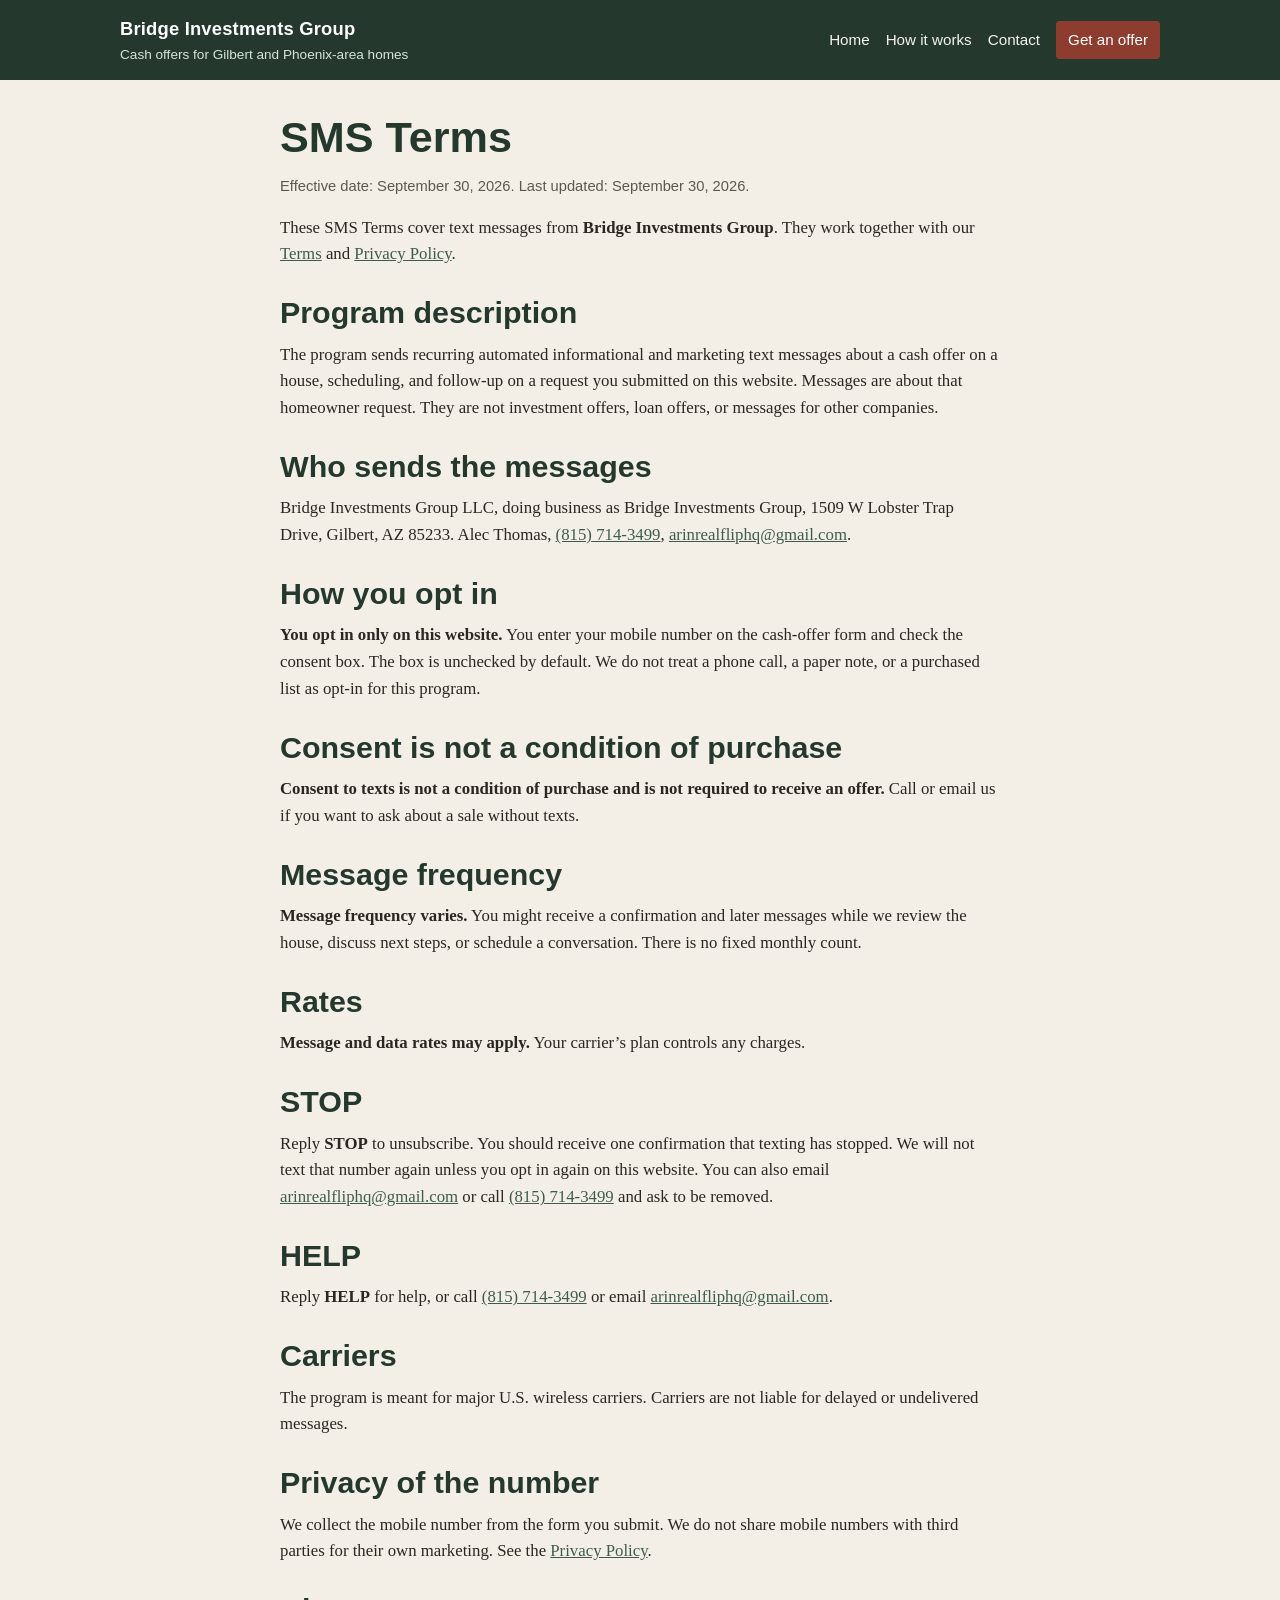
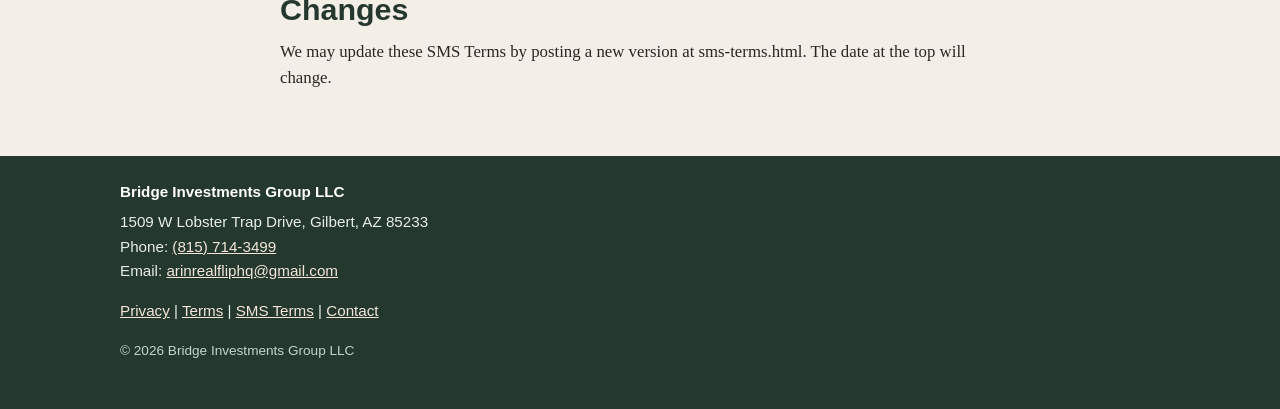
==== sms-terms.html @ 21cf6d46 "Add files via upload" ====
<!DOCTYPE html>
<html lang="en">
<head>
  <meta charset="utf-8">
  <meta name="viewport" content="width=device-width, initial-scale=1">
  <title>SMS Terms | Bridge Investments Group</title>
  <meta name="description" content="SMS terms for text messages from Bridge Investments Group about cash home-offer requests.">
  <link rel="stylesheet" href="style.css">
</head>
<body>
  <a class="skip-link" href="#main">Skip to content</a>
  <header class="site-header">
    <div class="header-inner">
      <a class="brand" href="index.html">
        <span class="brand-name">Bridge Investments Group</span>
        <span class="brand-tag">Cash offers for Gilbert and Phoenix-area homes</span>
      </a>
      <nav class="nav" aria-label="Primary">
        <a href="index.html">Home</a>
        <a href="index.html#how-it-works">How it works</a>
        <a href="contact.html">Contact</a>
        <a class="nav-cta" href="contact.html#offer-form">Get an offer</a>
      </nav>
    </div>
  </header>

  <main id="main">
    <article class="legal">
      <h1>SMS Terms</h1>
      <p class="updated">Effective date: September 30, 2026. Last updated: September 30, 2026.</p>
      <p>These SMS Terms cover text messages from <strong>Bridge Investments Group</strong>. They work together with our <a href="terms.html">Terms</a> and <a href="privacy.html">Privacy Policy</a>.</p>

      <h2>Program description</h2>
      <p>The program sends recurring automated informational and marketing text messages about a cash offer on a house, scheduling, and follow-up on a request you submitted on this website. Messages are about that homeowner request. They are not investment offers, loan offers, or messages for other companies.</p>

      <h2>Who sends the messages</h2>
      <p>Bridge Investments Group LLC, doing business as Bridge Investments Group, 1509 W Lobster Trap Drive, Gilbert, AZ 85233. Alec Thomas, <a href="tel:+18157143499">(815) 714-3499</a>, <a href="mailto:arinrealfliphq@gmail.com">arinrealfliphq@gmail.com</a>.</p>

      <h2>How you opt in</h2>
      <p><strong>You opt in only on this website.</strong> You enter your mobile number on the cash-offer form and check the consent box. The box is unchecked by default. We do not treat a phone call, a paper note, or a purchased list as opt-in for this program.</p>

      <h2>Consent is not a condition of purchase</h2>
      <p><strong>Consent to texts is not a condition of purchase and is not required to receive an offer.</strong> Call or email us if you want to ask about a sale without texts.</p>

      <h2>Message frequency</h2>
      <p><strong>Message frequency varies.</strong> You might receive a confirmation and later messages while we review the house, discuss next steps, or schedule a conversation. There is no fixed monthly count.</p>

      <h2>Rates</h2>
      <p><strong>Message and data rates may apply.</strong> Your carrier’s plan controls any charges.</p>

      <h2>STOP</h2>
      <p>Reply <strong>STOP</strong> to unsubscribe. You should receive one confirmation that texting has stopped. We will not text that number again unless you opt in again on this website. You can also email <a href="mailto:arinrealfliphq@gmail.com">arinrealfliphq@gmail.com</a> or call <a href="tel:+18157143499">(815) 714-3499</a> and ask to be removed.</p>

      <h2>HELP</h2>
      <p>Reply <strong>HELP</strong> for help, or call <a href="tel:+18157143499">(815) 714-3499</a> or email <a href="mailto:arinrealfliphq@gmail.com">arinrealfliphq@gmail.com</a>.</p>

      <h2>Carriers</h2>
      <p>The program is meant for major U.S. wireless carriers. Carriers are not liable for delayed or undelivered messages.</p>

      <h2>Privacy of the number</h2>
      <p>We collect the mobile number from the form you submit. We do not share mobile numbers with third parties for their own marketing. See the <a href="privacy.html">Privacy Policy</a>.</p>

      <h2>Changes</h2>
      <p>We may update these SMS Terms by posting a new version at sms-terms.html. The date at the top will change.</p>
    </article>
  </main>
  <footer class="site-footer">
    <div class="footer-inner">
      <p class="footer-legal-name">Bridge Investments Group LLC</p>
      <p>
        1509 W Lobster Trap Drive, Gilbert, AZ 85233<br>
        Phone: <a href="tel:+18157143499">(815) 714-3499</a><br>
        Email: <a href="mailto:arinrealfliphq@gmail.com">arinrealfliphq@gmail.com</a>
      </p>
      <p class="footer-links">
        <a href="privacy.html">Privacy</a> |
        <a href="terms.html">Terms</a> |
        <a href="sms-terms.html">SMS Terms</a> |
        <a href="contact.html">Contact</a>
      </p>
      <p class="copyright">&copy; 2026 Bridge Investments Group LLC</p>
    </div>
  </footer>
</body>
</html>
---- style.css ----
/* Bridge Investments Group — cash home buyer site
   Palette: clay, sage, and paper. System fonts only. */

:root {
  --clay: #8c3d2f;
  --clay-deep: #5c261c;
  --sage: #3e5c4d;
  --sage-deep: #24382e;
  --sand: #f3efe6;
  --sand-deep: #e6dfd1;
  --paper: #fffcf7;
  --ink: #2a2622;
  --muted: #5e574e;
  --line: #d4cbbd;
  --focus: #1f4d3a;
  --max: 1080px;
}

*,
*::before,
*::after { box-sizing: border-box; }

html { scroll-behavior: smooth; }

body {
  margin: 0;
  font-family: Georgia, "Iowan Old Style", "Palatino Linotype", Palatino, serif;
  font-size: 1.05rem;
  line-height: 1.6;
  color: var(--ink);
  background: var(--sand);
}

a { color: var(--sage); }
a:hover { color: var(--clay-deep); }

h1, h2, h3 {
  font-family: "Segoe UI", Candara, Calibri, sans-serif;
  line-height: 1.2;
  color: var(--sage-deep);
  margin: 0 0 0.7rem;
}

h1 { font-size: clamp(1.9rem, 4.5vw, 2.7rem); }
h2 { font-size: clamp(1.4rem, 3vw, 1.9rem); }
h3 { font-size: 1.15rem; }

p { margin: 0 0 1rem; }

.skip-link {
  position: absolute;
  left: -999px;
  top: 0;
  background: var(--sage-deep);
  color: #fff;
  padding: 0.5rem 1rem;
  z-index: 10;
}
.skip-link:focus { left: 0; }

.site-header {
  background: var(--sage-deep);
  color: #f6f3ec;
}
.header-inner {
  max-width: var(--max);
  margin: 0 auto;
  padding: 0.9rem 1.25rem;
  display: flex;
  flex-wrap: wrap;
  gap: 0.75rem 1.5rem;
  align-items: center;
  justify-content: space-between;
}
.brand { color: #fff; text-decoration: none; }
.brand-name {
  display: block;
  font-family: "Segoe UI", Candara, sans-serif;
  font-weight: 700;
  font-size: 1.15rem;
  letter-spacing: 0.01em;
}
.brand-tag {
  display: block;
  font-family: "Segoe UI", Candara, sans-serif;
  font-size: 0.85rem;
  color: #d7e4dc;
}
.nav {
  display: flex;
  flex-wrap: wrap;
  gap: 0.4rem 1rem;
  align-items: center;
}
.nav a {
  color: #f6f3ec;
  font-family: "Segoe UI", Candara, sans-serif;
  text-decoration: none;
  font-size: 0.95rem;
}
.nav a:hover,
.nav a[aria-current="page"] { text-decoration: underline; }
.nav-cta {
  background: var(--clay);
  color: #fff !important;
  padding: 0.4rem 0.75rem;
  border-radius: 4px;
}
.nav-cta:hover { background: var(--clay-deep); }

.hero {
  background:
    linear-gradient(160deg, rgba(36, 56, 46, 0.92), rgba(92, 38, 28, 0.78));
  color: #f8f5ef;
}
.hero-inner {
  max-width: var(--max);
  margin: 0 auto;
  padding: 2.5rem 1.25rem 2.75rem;
  display: grid;
  grid-template-columns: 1.1fr 0.9fr;
  gap: 2rem;
  align-items: start;
}
.hero h1,
.hero .lede { color: #f8f5ef; }
.lede { font-size: 1.12rem; }
.hero-points {
  margin: 0;
  padding-left: 1.15rem;
}
.hero-points li { margin: 0.35rem 0; }

.wrap {
  max-width: var(--max);
  margin: 0 auto;
  padding: 0 1.25rem;
}
.section { padding: 2.5rem 0; }
.section-paper { background: var(--paper); }

.grid-3, .grid-2, .contact-grid {
  display: grid;
  gap: 1rem;
}
.grid-3 { grid-template-columns: repeat(3, 1fr); }
.grid-2 { grid-template-columns: repeat(2, 1fr); }
.contact-grid { grid-template-columns: 0.85fr 1.15fr; align-items: start; }

.card, .form-card {
  background: var(--paper);
  border: 1px solid var(--line);
  border-radius: 8px;
  padding: 1.1rem 1.15rem 0.4rem;
}
.form-card { color: var(--ink); padding-bottom: 1rem; }
.form-card h2 { margin-top: 0.2rem; }
.step {
  display: inline-block;
  font-family: "Segoe UI", Candara, sans-serif;
  font-size: 0.78rem;
  letter-spacing: 0.04em;
  text-transform: uppercase;
  color: var(--clay);
  margin-bottom: 0.35rem;
}
.form-intro, .form-note, .fine {
  font-family: "Segoe UI", Candara, sans-serif;
  font-size: 0.92rem;
  color: var(--muted);
}
.field { margin-bottom: 0.8rem; }
label {
  display: block;
  font-family: "Segoe UI", Candara, sans-serif;
  font-size: 0.92rem;
  margin-bottom: 0.25rem;
}
input[type="text"],
input[type="email"],
input[type="tel"],
textarea {
  width: 100%;
  font: inherit;
  padding: 0.5rem 0.6rem;
  border: 1px solid var(--line);
  border-radius: 4px;
  background: #fff;
  color: var(--ink);
}
textarea { resize: vertical; }
.req { color: var(--clay); }
.consent {
  display: flex;
  gap: 0.6rem;
  align-items: flex-start;
  margin: 0.6rem 0 1rem;
  font-family: "Segoe UI", Candara, sans-serif;
  font-size: 0.88rem;
  line-height: 1.45;
}
.consent input {
  margin-top: 0.25rem;
  width: 1.05rem;
  height: 1.05rem;
  flex: 0 0 auto;
}
.consent label { margin: 0; font-size: 0.88rem; }
.btn {
  font-family: "Segoe UI", Candara, sans-serif;
  background: var(--clay);
  color: #fff;
  border: 0;
  border-radius: 4px;
  padding: 0.65rem 1rem;
  font-size: 1rem;
  cursor: pointer;
}
.btn:hover { background: var(--clay-deep); }
address { font-style: normal; }

.legal {
  max-width: 760px;
  margin: 0 auto;
  padding: 2rem 1.25rem 3rem;
}
.legal h2 { margin-top: 1.6rem; }
.updated {
  font-family: "Segoe UI", Candara, sans-serif;
  color: var(--muted);
  font-size: 0.92rem;
}
.legal ul { margin-top: 0; }

.site-footer {
  background: var(--sage-deep);
  color: #e7eee9;
  font-family: "Segoe UI", Candara, sans-serif;
  font-size: 0.95rem;
}
.footer-inner {
  max-width: var(--max);
  margin: 0 auto;
  padding: 1.5rem 1.25rem 2rem;
}
.footer-legal-name {
  font-weight: 700;
  color: #fff;
  margin-bottom: 0.35rem;
}
.site-footer a { color: #f3e6d8; }
.footer-links { margin-top: 0.8rem; }
.copyright { color: #c5d4cb; font-size: 0.85rem; }

:focus-visible {
  outline: 3px solid var(--focus);
  outline-offset: 2px;
}

@media (max-width: 860px) {
  .hero-inner,
  .grid-3,
  .grid-2,
  .contact-grid { grid-template-columns: 1fr; }
}
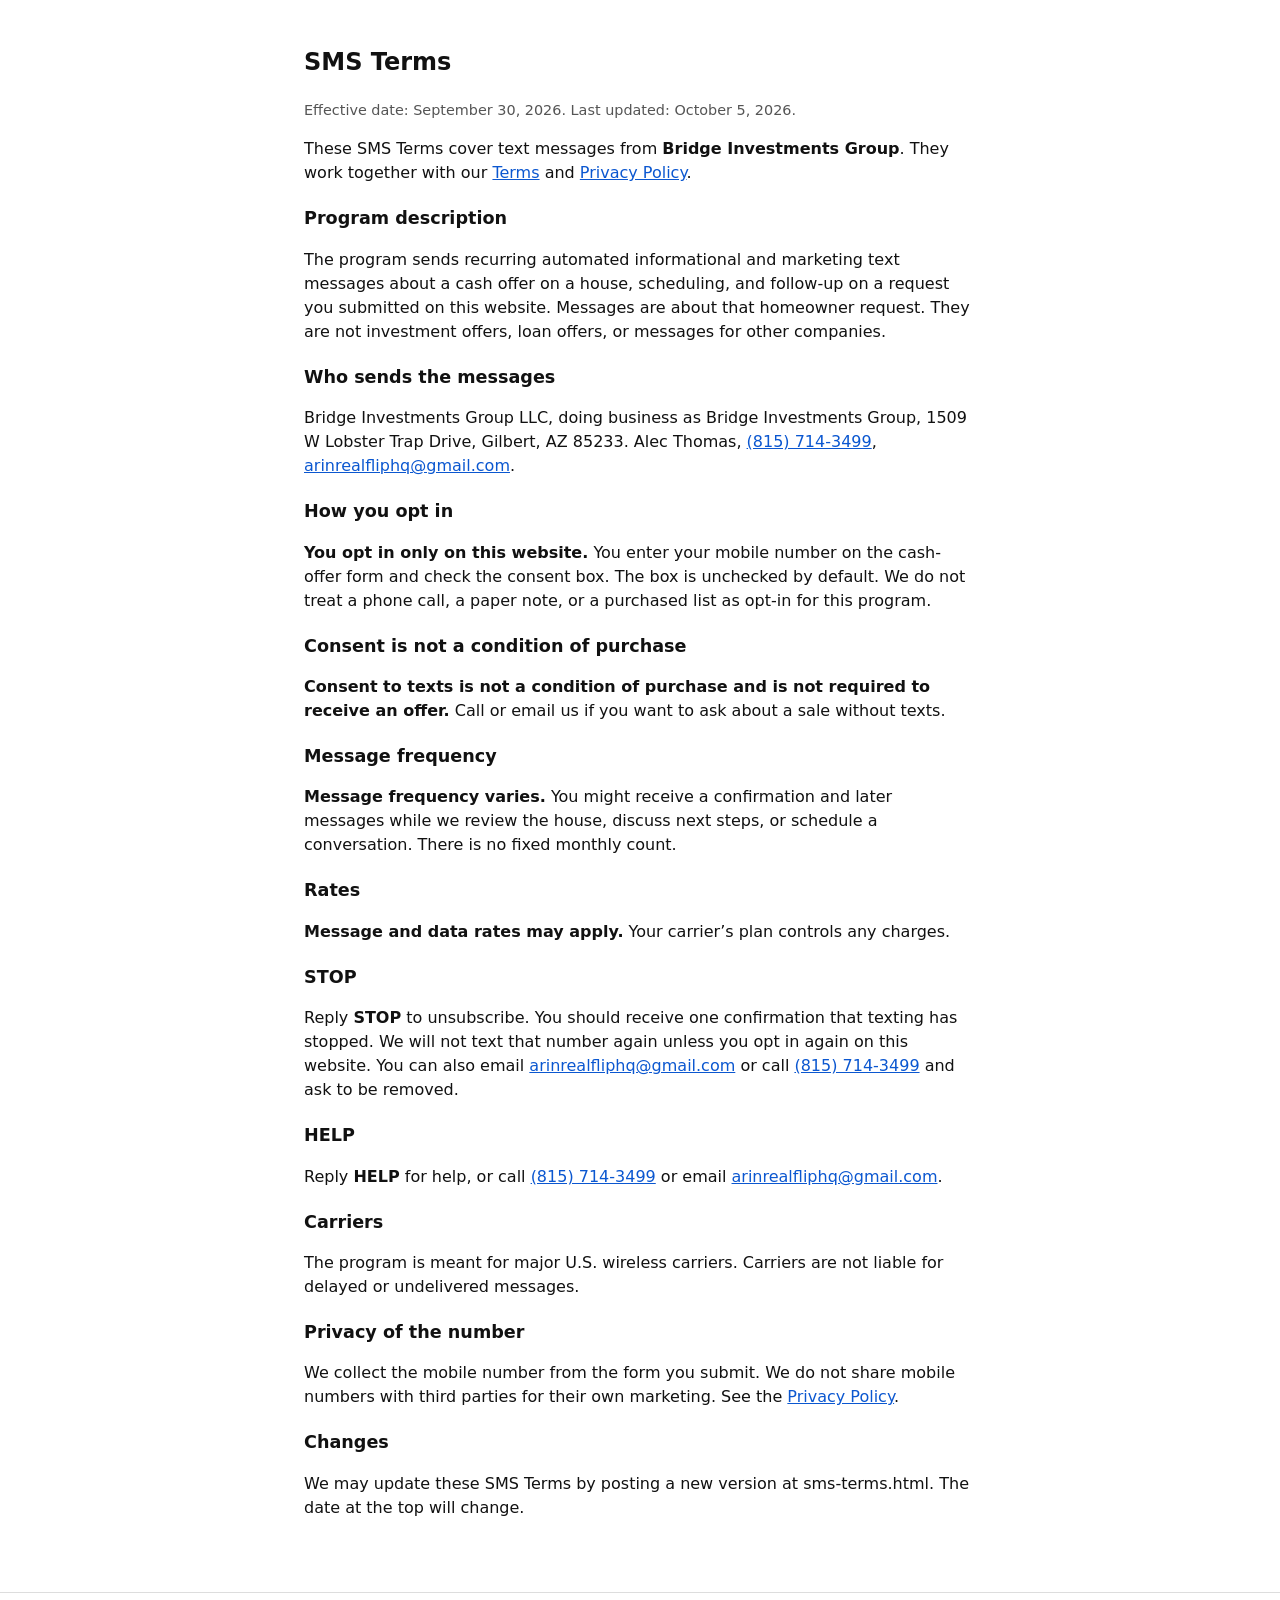
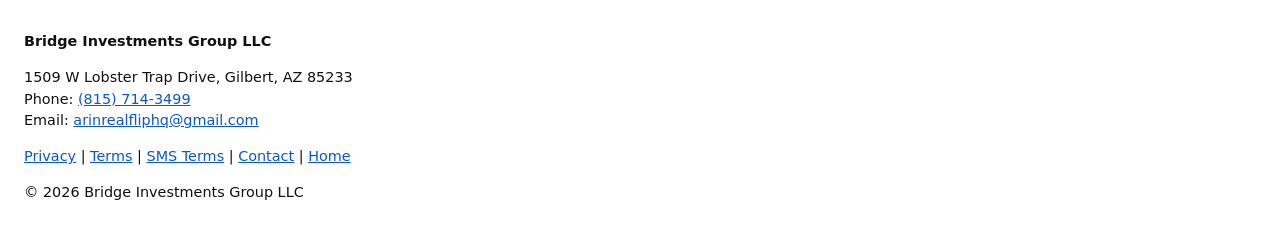
==== commit 64187de8: "Add files via upload" ====
--- a/sms-terms.html
+++ b/sms-terms.html
@@ -5,81 +5,51 @@
   <meta name="viewport" content="width=device-width, initial-scale=1">
   <title>SMS Terms | Bridge Investments Group</title>
   <meta name="description" content="SMS terms for text messages from Bridge Investments Group about cash home-offer requests.">
-  <link rel="stylesheet" href="style.css">
+  <style>
+    body{font-family:system-ui,sans-serif;line-height:1.5;margin:0;color:#111;background:#fff}
+    main{max-width:42rem;margin:0 auto;padding:1.5rem}
+    h1{font-size:1.5rem} h2{font-size:1.1rem;margin-top:1.25rem}
+    a{color:#0b57d0} .updated{color:#555;font-size:.9rem}
+    footer{border-top:1px solid #ddd;margin-top:2rem;padding:1.5rem;font-size:.9rem}
+  </style>
 </head>
 <body>
-  <a class="skip-link" href="#main">Skip to content</a>
-  <header class="site-header">
-    <div class="header-inner">
-      <a class="brand" href="index.html">
-        <span class="brand-name">Bridge Investments Group</span>
-        <span class="brand-tag">Cash offers for Gilbert and Phoenix-area homes</span>
-      </a>
-      <nav class="nav" aria-label="Primary">
-        <a href="index.html">Home</a>
-        <a href="index.html#how-it-works">How it works</a>
-        <a href="contact.html">Contact</a>
-        <a class="nav-cta" href="contact.html#offer-form">Get an offer</a>
-      </nav>
-    </div>
-  </header>
-
   <main id="main">
-    <article class="legal">
+    <article>
       <h1>SMS Terms</h1>
-      <p class="updated">Effective date: September 30, 2026. Last updated: September 30, 2026.</p>
+      <p class="updated">Effective date: September 30, 2026. Last updated: October 5, 2026.</p>
       <p>These SMS Terms cover text messages from <strong>Bridge Investments Group</strong>. They work together with our <a href="terms.html">Terms</a> and <a href="privacy.html">Privacy Policy</a>.</p>
-
       <h2>Program description</h2>
       <p>The program sends recurring automated informational and marketing text messages about a cash offer on a house, scheduling, and follow-up on a request you submitted on this website. Messages are about that homeowner request. They are not investment offers, loan offers, or messages for other companies.</p>
-
       <h2>Who sends the messages</h2>
       <p>Bridge Investments Group LLC, doing business as Bridge Investments Group, 1509 W Lobster Trap Drive, Gilbert, AZ 85233. Alec Thomas, <a href="tel:+18157143499">(815) 714-3499</a>, <a href="mailto:arinrealfliphq@gmail.com">arinrealfliphq@gmail.com</a>.</p>
-
       <h2>How you opt in</h2>
       <p><strong>You opt in only on this website.</strong> You enter your mobile number on the cash-offer form and check the consent box. The box is unchecked by default. We do not treat a phone call, a paper note, or a purchased list as opt-in for this program.</p>
-
       <h2>Consent is not a condition of purchase</h2>
       <p><strong>Consent to texts is not a condition of purchase and is not required to receive an offer.</strong> Call or email us if you want to ask about a sale without texts.</p>
-
       <h2>Message frequency</h2>
       <p><strong>Message frequency varies.</strong> You might receive a confirmation and later messages while we review the house, discuss next steps, or schedule a conversation. There is no fixed monthly count.</p>
-
       <h2>Rates</h2>
       <p><strong>Message and data rates may apply.</strong> Your carrier’s plan controls any charges.</p>
-
       <h2>STOP</h2>
       <p>Reply <strong>STOP</strong> to unsubscribe. You should receive one confirmation that texting has stopped. We will not text that number again unless you opt in again on this website. You can also email <a href="mailto:arinrealfliphq@gmail.com">arinrealfliphq@gmail.com</a> or call <a href="tel:+18157143499">(815) 714-3499</a> and ask to be removed.</p>
-
       <h2>HELP</h2>
       <p>Reply <strong>HELP</strong> for help, or call <a href="tel:+18157143499">(815) 714-3499</a> or email <a href="mailto:arinrealfliphq@gmail.com">arinrealfliphq@gmail.com</a>.</p>
-
       <h2>Carriers</h2>
       <p>The program is meant for major U.S. wireless carriers. Carriers are not liable for delayed or undelivered messages.</p>
-
       <h2>Privacy of the number</h2>
       <p>We collect the mobile number from the form you submit. We do not share mobile numbers with third parties for their own marketing. See the <a href="privacy.html">Privacy Policy</a>.</p>
-
       <h2>Changes</h2>
       <p>We may update these SMS Terms by posting a new version at sms-terms.html. The date at the top will change.</p>
     </article>
   </main>
-  <footer class="site-footer">
-    <div class="footer-inner">
-      <p class="footer-legal-name">Bridge Investments Group LLC</p>
-      <p>
-        1509 W Lobster Trap Drive, Gilbert, AZ 85233<br>
-        Phone: <a href="tel:+18157143499">(815) 714-3499</a><br>
-        Email: <a href="mailto:arinrealfliphq@gmail.com">arinrealfliphq@gmail.com</a>
-      </p>
-      <p class="footer-links">
-        <a href="privacy.html">Privacy</a> |
-        <a href="terms.html">Terms</a> |
-        <a href="sms-terms.html">SMS Terms</a> |
-        <a href="contact.html">Contact</a>
-      </p>
-      <p class="copyright">&copy; 2026 Bridge Investments Group LLC</p>
-    </div>
+  <footer>
+    <p><strong>Bridge Investments Group LLC</strong></p>
+    <p>1509 W Lobster Trap Drive, Gilbert, AZ 85233<br>
+    Phone: <a href="tel:+18157143499">(815) 714-3499</a><br>
+    Email: <a href="mailto:arinrealfliphq@gmail.com">arinrealfliphq@gmail.com</a></p>
+    <p><a href="privacy.html">Privacy</a> | <a href="terms.html">Terms</a> | <a href="sms-terms.html">SMS Terms</a> | <a href="contact.html">Contact</a> | <a href="index.html">Home</a></p>
+    <p>&copy; 2026 Bridge Investments Group LLC</p>
   </footer>
 </body>
 </html>
